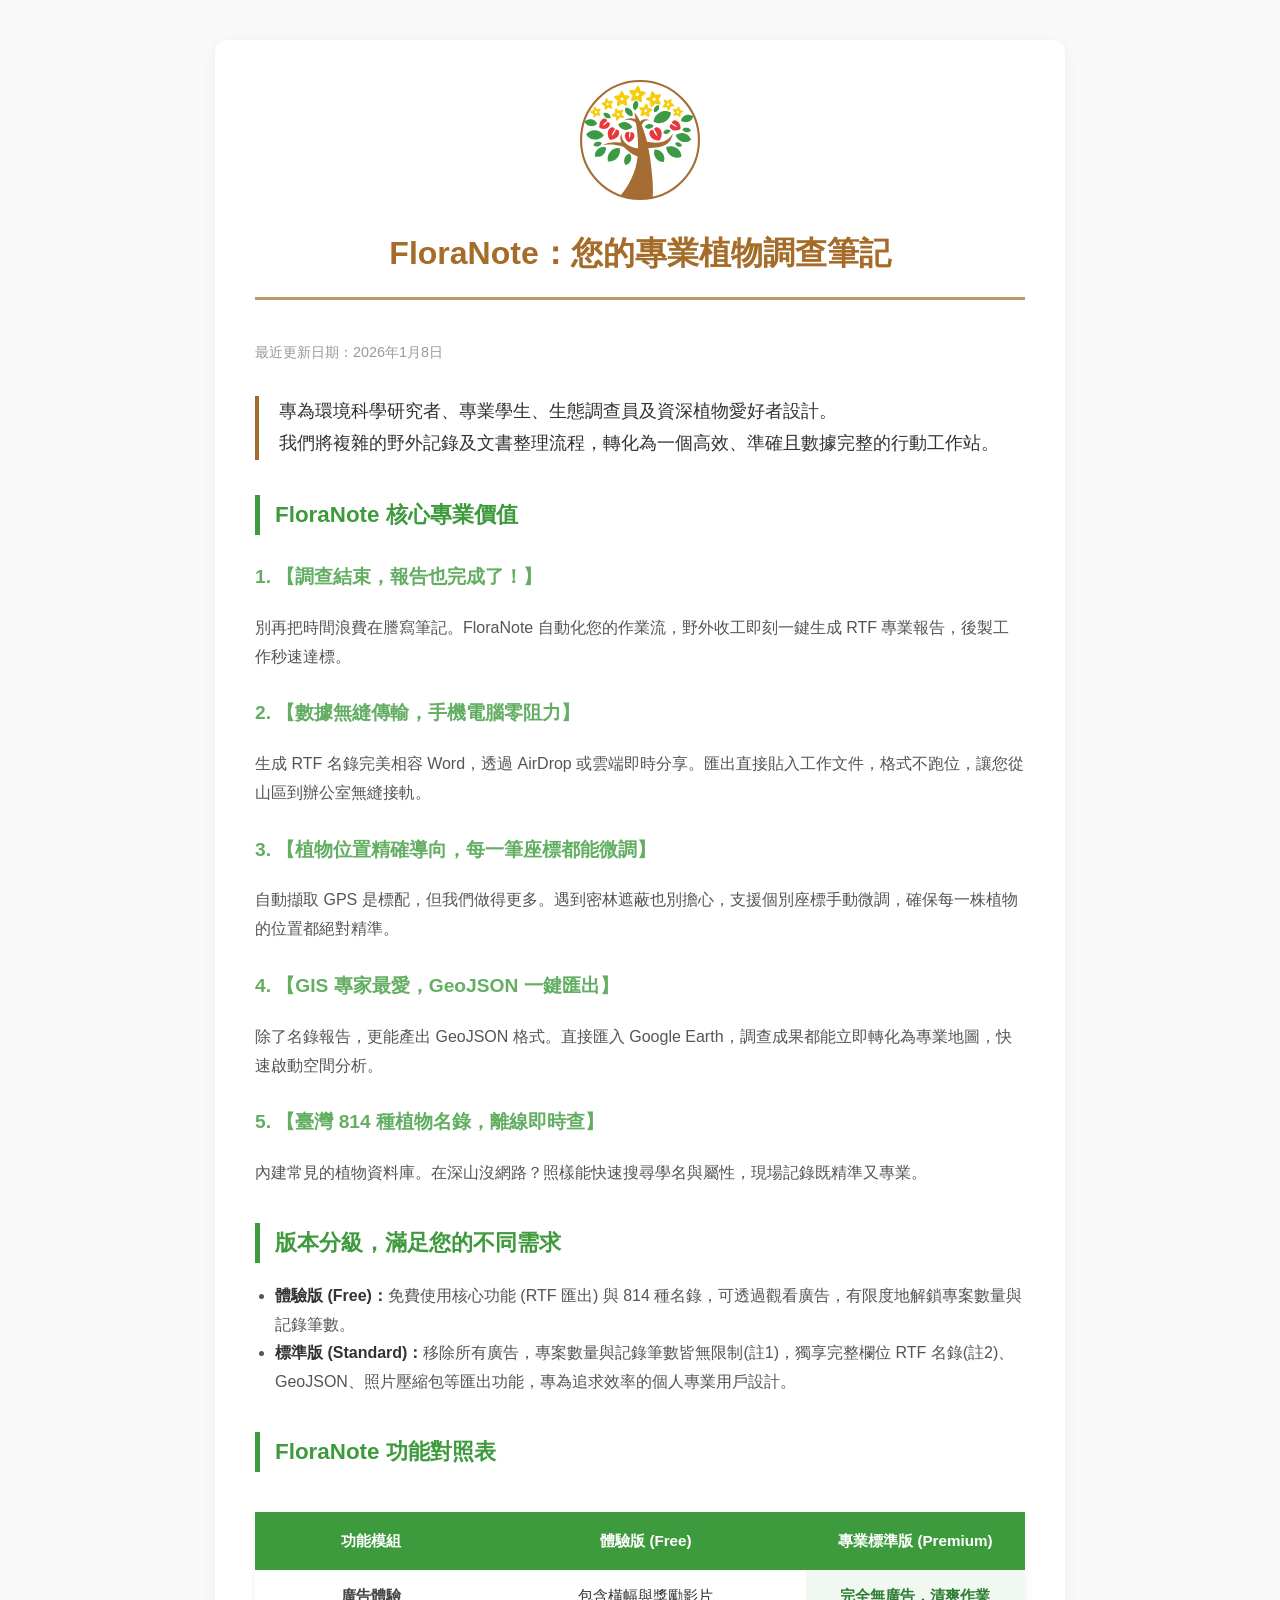
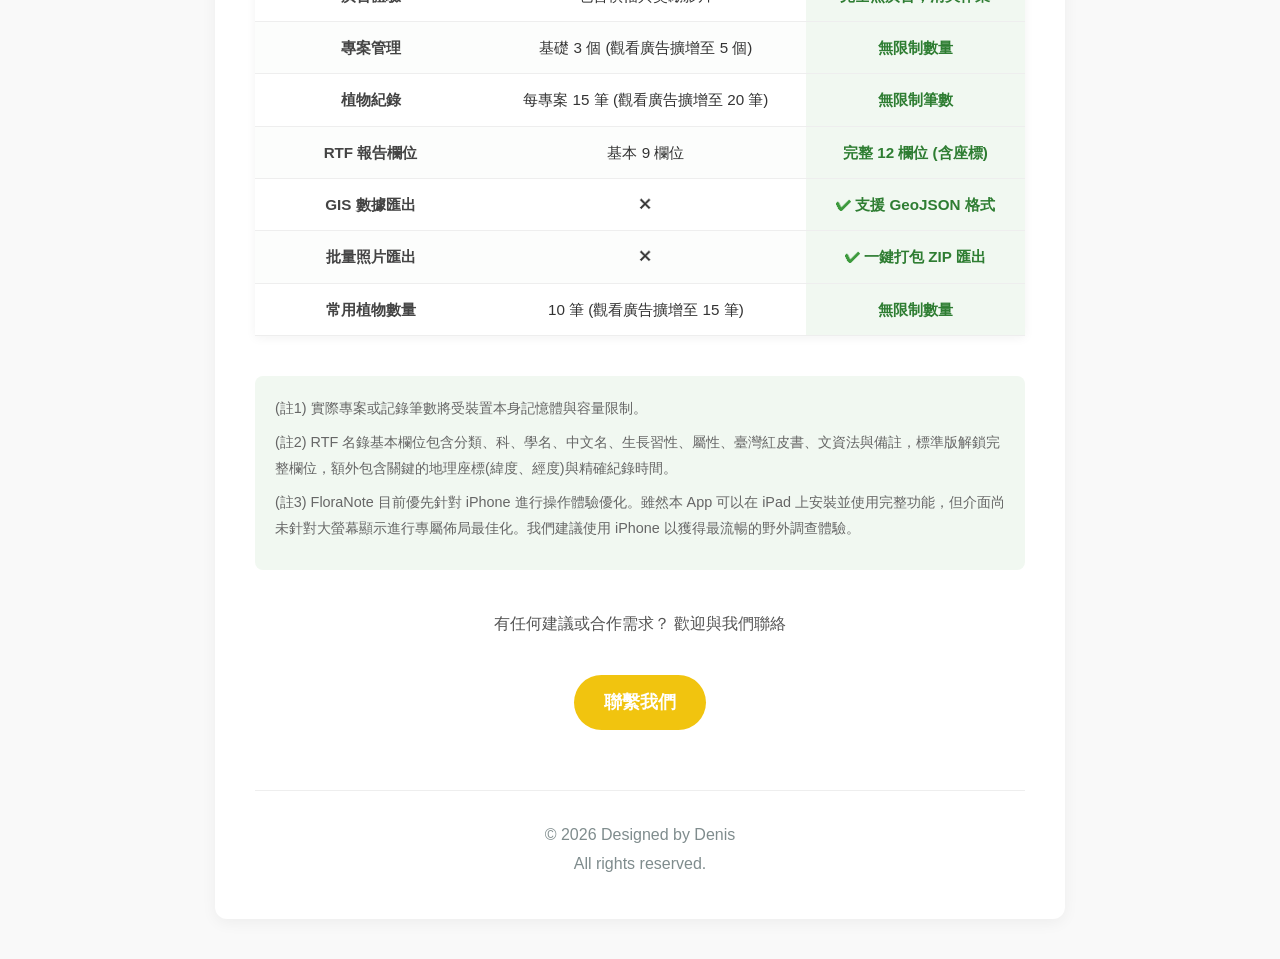
==== floranote/index.html @ 8f0851c9 "feat(floranote): 建立 FloraNote 專屬頁面目錄 自 flora-note-privacy repo 搬入既有頁面，內容逐字保留：  - floranote/index.htm" ====
<!DOCTYPE html>
<html lang="zh-TW">
<head>
    <meta charset="UTF-8">
    <meta name="viewport" content="width=device-width, initial-scale=1.0">
    <title>FloraNote：您的專業植物調查筆記</title>
    <style>
        body { 
            font-family: -apple-system, BlinkMacSystemFont, "Segoe UI", Roboto, Helvetica, Arial, sans-serif;
            line-height: 1.8; 
            color: #333; 
            max-width: 850px; 
            margin: 0 auto; 
            padding: 40px 25px; 
            background-color: #f9f9f9;
        }
        .container {
            background-color: #ffffff;
            padding: 40px;
            border-radius: 12px;
            box-shadow: 0 4px 15px rgba(0,0,0,0.05);
        }
    
    .header-section {
        text-align: center; 
        margin-bottom: 40px;
    }

    .app-logo {
        width: 120px; 
        height: auto;
        margin-bottom: 15px;
    }
        h1 { color: #a56b28; border-bottom: 3px solid #c09768; padding-bottom: 15px; margin: 0; }
        h2 { color: #3d9a3d; margin-top: 35px; font-size: 1.4em; border-left: 5px solid #3d9a3d; padding-left: 15px; }
        h3 { color: #63ae63; margin-top: 25px; font-size: 1.2em; }
        p, li { color: #555; }
        ul { padding-left: 20px; }
        strong { color: #333; }
        .intro-text {
    border-left: 4px solid #a56b28;
    padding-left: 20px;
    margin: 30px 0;
    font-size: 1.1em;
    background: transparent; /* 去除原本的黃色底色 */
}
        .note-section { margin-top: 40px; margin-bottom: 40px; padding: 20px; background-color: #f1f8f1; border-radius: 8px; font-size: 0.9em; }
        .note-item { margin-bottom: 8px; color: #666; }
        .last-updated { color: #999; font-size: 0.9em; margin-bottom: 30px; }
/* 功能對照表專屬樣式 */
.comparison-table {
    width: 100%;
    border-collapse: collapse;
    margin: 40px 0;
    font-size: 0.95em;
    box-shadow: 0 2px 10px rgba(0,0,0,0.05);
}
.comparison-table th {
    background-color: #3d9a3d;
    color: white;
    padding: 15px;
    text-align: center;
}
.comparison-table td {
    padding: 12px 15px;
    border-bottom: 1px solid #eee;
    text-align: center;
}
.comparison-table tr:nth-child(even) {
    background-color: #fcfdfc;
}
.comparison-table .feature-name {
    text-align: center;
    font-weight: bold;
    color: #444;
    width: 30%;
}
.comparison-table .premium-col {
    background-color: #f1f8f1;
    font-weight: bold;
    color: #2e7d32;
}
.check-icon {
    color: #3d9a3d;
    font-weight: bold;
}
        .footer { 
            margin-top: 60px; 
            padding-top: 30px; 
            border-top: 1px solid #eee; 
            text-align: center;
            color: #7f8c8d;
        }
        a { color: #f1c40f; text-decoration: none; font-weight: bold; }
        .contact-btn {
            display: inline-block;
            margin-top: 20px;
            padding: 12px 30px;
            background-color: #f1c40f;
            color: white !important;
            border-radius: 30px;
            text-decoration: none !important;
            font-size: 1.1em;
            transition: transform 0.2s;
        }
        .contact-btn:hover {
            transform: scale(1.05);
            background-color: #d4ac0d;
        }
    </style>
</head>
<body>
    <div class="container">
        <div class="header-section">
            <img src="../assets/images/floranote-logo.svg" alt="FloraNote Logo" class="app-logo">
            <h1>FloraNote：您的專業植物調查筆記</h1>
        </div>
        <p class="last-updated">最近更新日期：2026年1月8日</p>

        <div class="intro-text">
            專為環境科學研究者、專業學生、生態調查員及資深植物愛好者設計。</br>
我們將複雜的野外記錄及文書整理流程，轉化為一個高效、準確且數據完整的行動工作站。
        </div>

        <h2>FloraNote 核心專業價值</h2>
        
        <h3>1. 【調查結束，報告也完成了！】</h3>
        <p>別再把時間浪費在謄寫筆記。FloraNote 自動化您的作業流，野外收工即刻一鍵生成 RTF 專業報告，後製工作秒速達標。</p>

        <h3>2. 【數據無縫傳輸，手機電腦零阻力】</h3>
        <p>生成 RTF 名錄完美相容 Word，透過 AirDrop 或雲端即時分享。匯出直接貼入工作文件，格式不跑位，讓您從山區到辦公室無縫接軌。</p>

        <h3>3. 【植物位置精確導向，每一筆座標都能微調】</h3>
        <p>自動擷取 GPS 是標配，但我們做得更多。遇到密林遮蔽也別擔心，支援個別座標手動微調，確保每一株植物的位置都絕對精準。</p>

        <h3>4. 【GIS 專家最愛，GeoJSON 一鍵匯出】</h3>
        <p>除了名錄報告，更能產出 GeoJSON 格式。直接匯入 Google Earth，調查成果都能立即轉化為專業地圖，快速啟動空間分析。</p>

        <h3>5. 【臺灣 814 種植物名錄，離線即時查】</h3>
        <p>內建常見的植物資料庫。在深山沒網路？照樣能快速搜尋學名與屬性，現場記錄既精準又專業。</p>

        <h2>版本分級，滿足您的不同需求</h2>
        <ul>
            <li><strong>體驗版 (Free)：</strong>免費使用核心功能 (RTF 匯出) 與 814 種名錄，可透過觀看廣告，有限度地解鎖專案數量與記錄筆數。</li>
            <li><strong>標準版 (Standard)：</strong>移除所有廣告，專案數量與記錄筆數皆無限制(註1)，獨享完整欄位 RTF 名錄(註2)、GeoJSON、照片壓縮包等匯出功能，專為追求效率的個人專業用戶設計。</li>
        </ul>

<h2 id="feature-compare">FloraNote 功能對照表</h2>
<table class="comparison-table">
    <thead>
        <tr>
            <th>功能模組</th>
            <th>體驗版 (Free)</th>
            <th>專業標準版 (Premium)</th>
        </tr>
    </thead>
    <tbody>
        <tr>
            <td class="feature-name">廣告體驗</td>
            <td>包含橫幅與獎勵影片</td>
            <td class="premium-col">完全無廣告，清爽作業</td>
        </tr>
        <tr>
            <td class="feature-name">專案管理</td>
            <td>基礎 3 個 (觀看廣告擴增至 5 個)</td>
            <td class="premium-col">無限制數量</td>
        </tr>
        <tr>
            <td class="feature-name">植物紀錄</td>
            <td>每專案 15 筆 (觀看廣告擴增至 20 筆)</td>
            <td class="premium-col">無限制筆數</td>
        </tr>
        <tr>
            <td class="feature-name">RTF 報告欄位</td>
            <td>基本 9 欄位</td>
            <td class="premium-col">完整 12 欄位 (含座標)</td>
        </tr>
        <tr>
            <td class="feature-name">GIS 數據匯出</td>
            <td>✕</td>
            <td class="premium-col"><span class="check-icon">✔</span> 支援 GeoJSON 格式</td>
        </tr>
        <tr>
            <td class="feature-name">批量照片匯出</td>
            <td>✕</td>
            <td class="premium-col"><span class="check-icon">✔</span> 一鍵打包 ZIP 匯出</td>
        </tr>
        <tr>
            <td class="feature-name">常用植物數量</td>
            <td>10 筆 (觀看廣告擴增至 15 筆)</td>
            <td class="premium-col">無限制數量</td>
        </tr>
    </tbody>
</table>

        <div class="note-section">
            <div class="note-item">(註1) 實際專案或記錄筆數將受裝置本身記憶體與容量限制。</div>
            <div class="note-item">(註2) RTF 名錄基本欄位包含分類、科、學名、中文名、生長習性、屬性、臺灣紅皮書、文資法與備註，標準版解鎖完整欄位，額外包含關鍵的地理座標(緯度、經度)與精確紀錄時間。</div>
            <div class="note-item">(註3) FloraNote 目前優先針對 iPhone 進行操作體驗優化。雖然本 App 可以在 iPad 上安裝並使用完整功能，但介面尚未針對大螢幕顯示進行專屬佈局最佳化。我們建議使用 iPhone 以獲得最流暢的野外調查體驗。</div>
        </div>

        <div style="text-align: center;">
            <p>有任何建議或合作需求？ 歡迎與我們聯絡</p>
            <a href="https://docs.google.com/forms/d/1F5Q2xWaoYN0Yq0LVmtZSDV2lkJ0Eqy_AhULfeMTi-wk/viewform?edit_requested=true" class="contact-btn">聯繫我們</a>
        </div>

        <div class="footer">
            © 2026 Designed by Denis<br>
            All rights reserved.
        </div>
    </div>
</body>
</html>
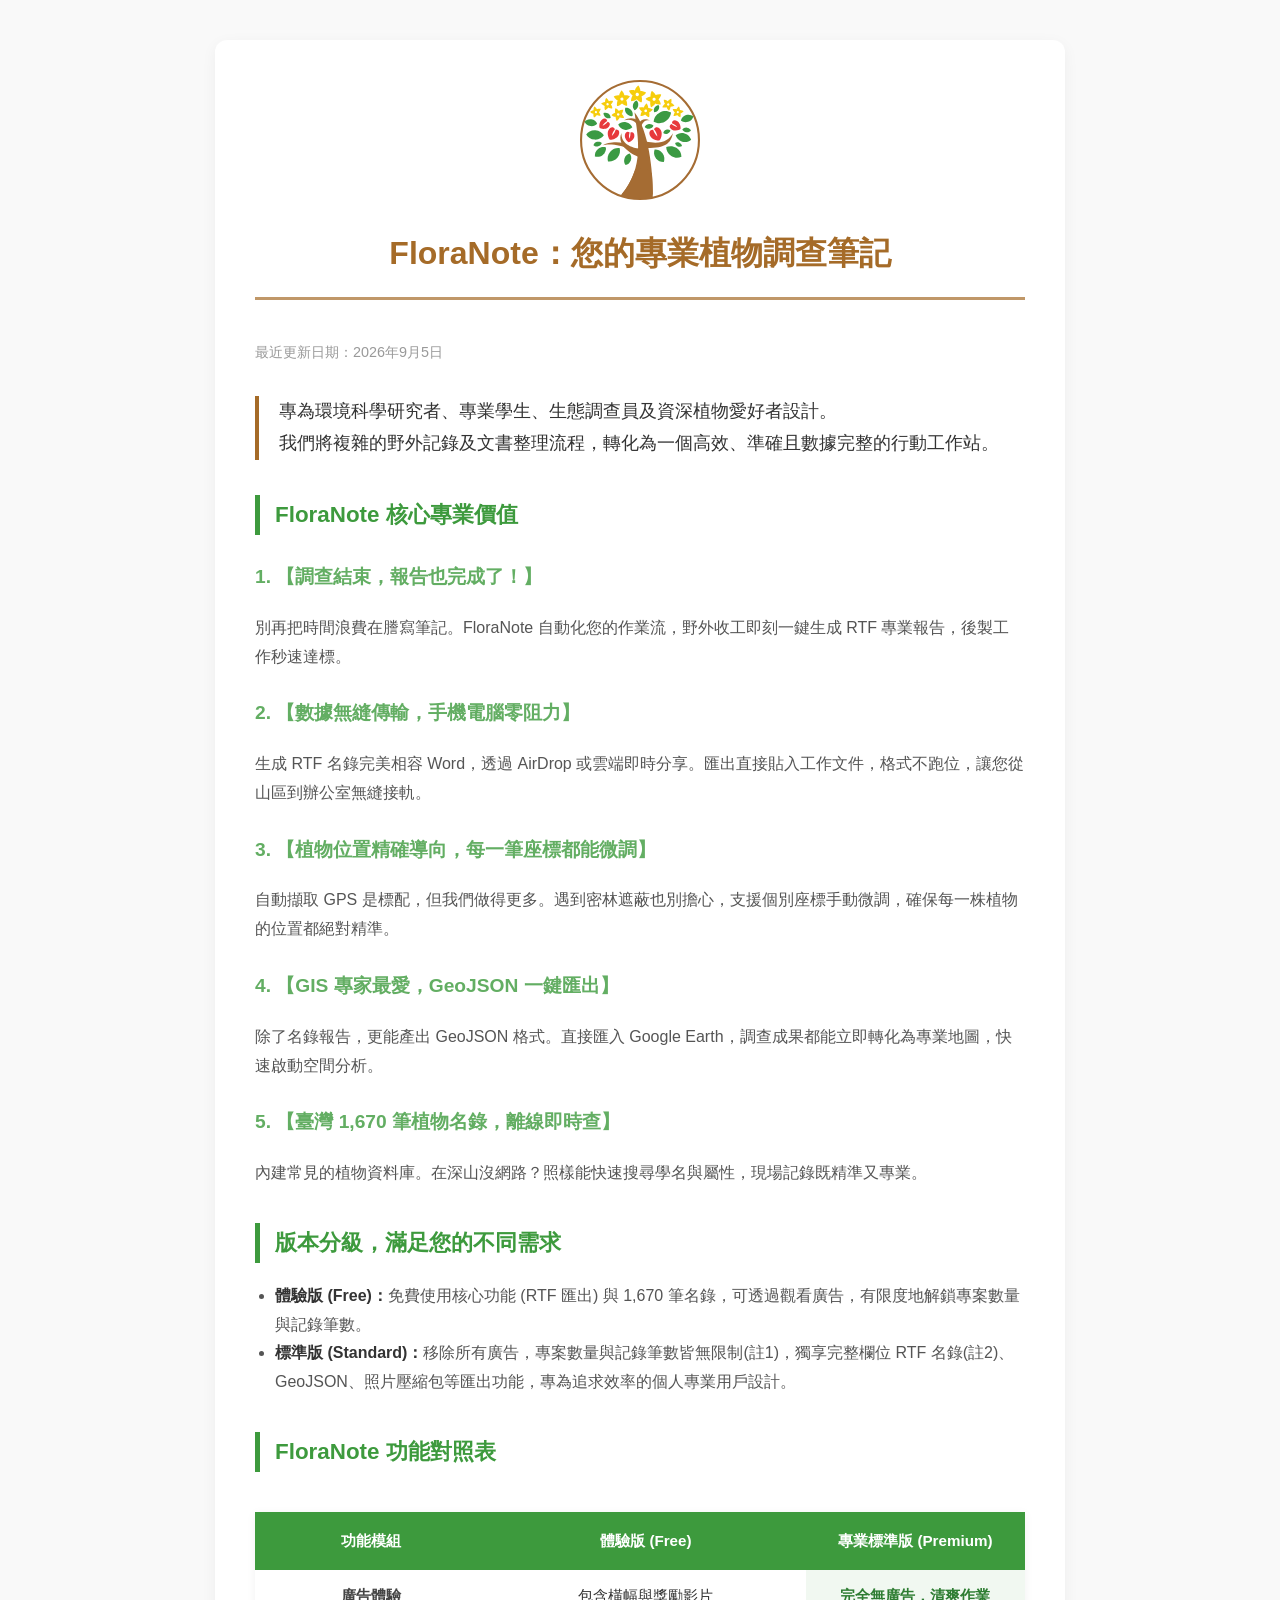
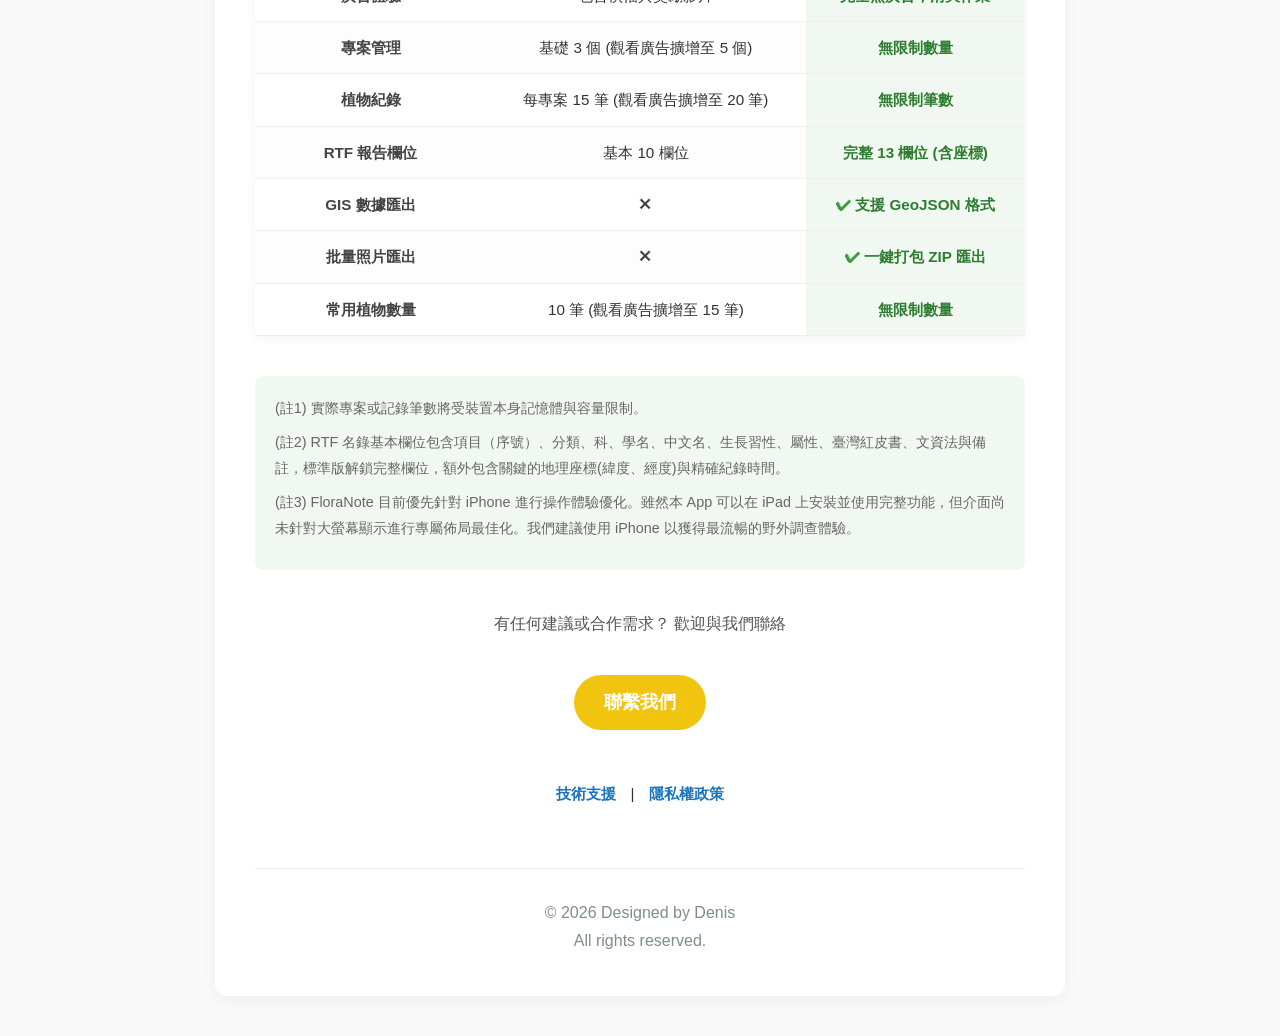
==== commit 4ef33823: "feat(floranote): 新增技術支援頁，並修正介紹頁的過時資訊 新增 floranote/support.html： - 聯絡資訊置頂（email、意見表單） - 常見問題 8 條、系統需求" ====
--- a/floranote/index.html
+++ b/floranote/index.html
@@ -84,6 +84,14 @@
     color: #3d9a3d;
     font-weight: bold;
 }
+        /* 頁面互連：置中、無底色，使用通用連結藍 */
+        .page-links {
+            margin-top: 50px;
+            text-align: center;
+            font-size: 0.95em;
+        }
+        .page-links a { color: #1C74BD; }
+        .page-links a:hover { color: #155E9B; text-decoration: underline; }
         .footer { 
             margin-top: 60px; 
             padding-top: 30px; 
@@ -115,7 +123,7 @@
             <img src="../assets/images/floranote-logo.svg" alt="FloraNote Logo" class="app-logo">
             <h1>FloraNote：您的專業植物調查筆記</h1>
         </div>
-        <p class="last-updated">最近更新日期：2026年1月8日</p>
+        <p class="last-updated">最近更新日期：2026年9月5日</p>
 
         <div class="intro-text">
             專為環境科學研究者、專業學生、生態調查員及資深植物愛好者設計。</br>
@@ -136,12 +144,12 @@
         <h3>4. 【GIS 專家最愛，GeoJSON 一鍵匯出】</h3>
         <p>除了名錄報告，更能產出 GeoJSON 格式。直接匯入 Google Earth，調查成果都能立即轉化為專業地圖，快速啟動空間分析。</p>
 
-        <h3>5. 【臺灣 814 種植物名錄，離線即時查】</h3>
+        <h3>5. 【臺灣 1,670 筆植物名錄，離線即時查】</h3>
         <p>內建常見的植物資料庫。在深山沒網路？照樣能快速搜尋學名與屬性，現場記錄既精準又專業。</p>
 
         <h2>版本分級，滿足您的不同需求</h2>
         <ul>
-            <li><strong>體驗版 (Free)：</strong>免費使用核心功能 (RTF 匯出) 與 814 種名錄，可透過觀看廣告，有限度地解鎖專案數量與記錄筆數。</li>
+            <li><strong>體驗版 (Free)：</strong>免費使用核心功能 (RTF 匯出) 與 1,670 筆名錄，可透過觀看廣告，有限度地解鎖專案數量與記錄筆數。</li>
             <li><strong>標準版 (Standard)：</strong>移除所有廣告，專案數量與記錄筆數皆無限制(註1)，獨享完整欄位 RTF 名錄(註2)、GeoJSON、照片壓縮包等匯出功能，專為追求效率的個人專業用戶設計。</li>
         </ul>
 
@@ -172,8 +180,8 @@
         </tr>
         <tr>
             <td class="feature-name">RTF 報告欄位</td>
-            <td>基本 9 欄位</td>
-            <td class="premium-col">完整 12 欄位 (含座標)</td>
+            <td>基本 10 欄位</td>
+            <td class="premium-col">完整 13 欄位 (含座標)</td>
         </tr>
         <tr>
             <td class="feature-name">GIS 數據匯出</td>
@@ -195,7 +203,7 @@
 
         <div class="note-section">
             <div class="note-item">(註1) 實際專案或記錄筆數將受裝置本身記憶體與容量限制。</div>
-            <div class="note-item">(註2) RTF 名錄基本欄位包含分類、科、學名、中文名、生長習性、屬性、臺灣紅皮書、文資法與備註，標準版解鎖完整欄位，額外包含關鍵的地理座標(緯度、經度)與精確紀錄時間。</div>
+            <div class="note-item">(註2) RTF 名錄基本欄位包含項目（序號）、分類、科、學名、中文名、生長習性、屬性、臺灣紅皮書、文資法與備註，標準版解鎖完整欄位，額外包含關鍵的地理座標(緯度、經度)與精確紀錄時間。</div>
             <div class="note-item">(註3) FloraNote 目前優先針對 iPhone 進行操作體驗優化。雖然本 App 可以在 iPad 上安裝並使用完整功能，但介面尚未針對大螢幕顯示進行專屬佈局最佳化。我們建議使用 iPhone 以獲得最流暢的野外調查體驗。</div>
         </div>
 
@@ -204,6 +212,10 @@
             <a href="https://docs.google.com/forms/d/1F5Q2xWaoYN0Yq0LVmtZSDV2lkJ0Eqy_AhULfeMTi-wk/viewform?edit_requested=true" class="contact-btn">聯繫我們</a>
         </div>
 
+        <div class="page-links">
+            <a href="support.html">技術支援</a>　|　<a href="privacy.html">隱私權政策</a>
+        </div>
+
         <div class="footer">
             © 2026 Designed by Denis<br>
             All rights reserved.
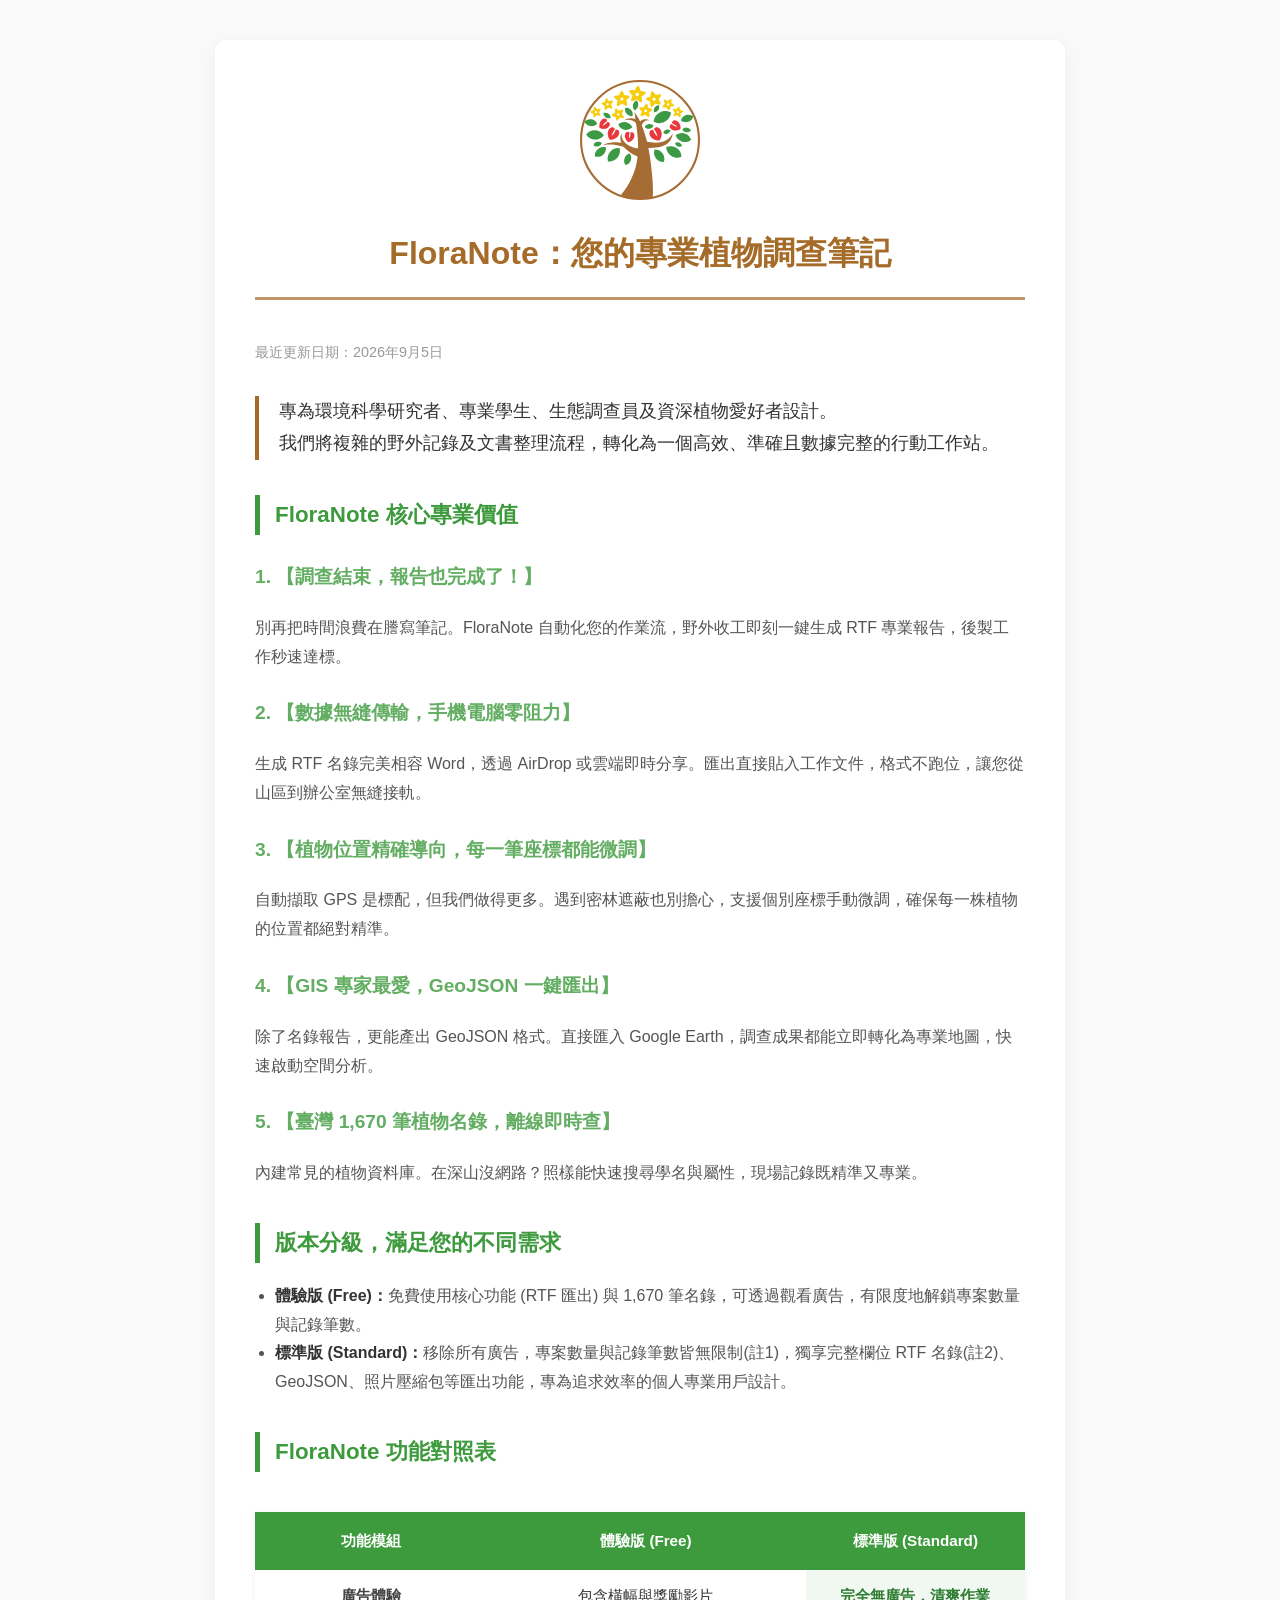
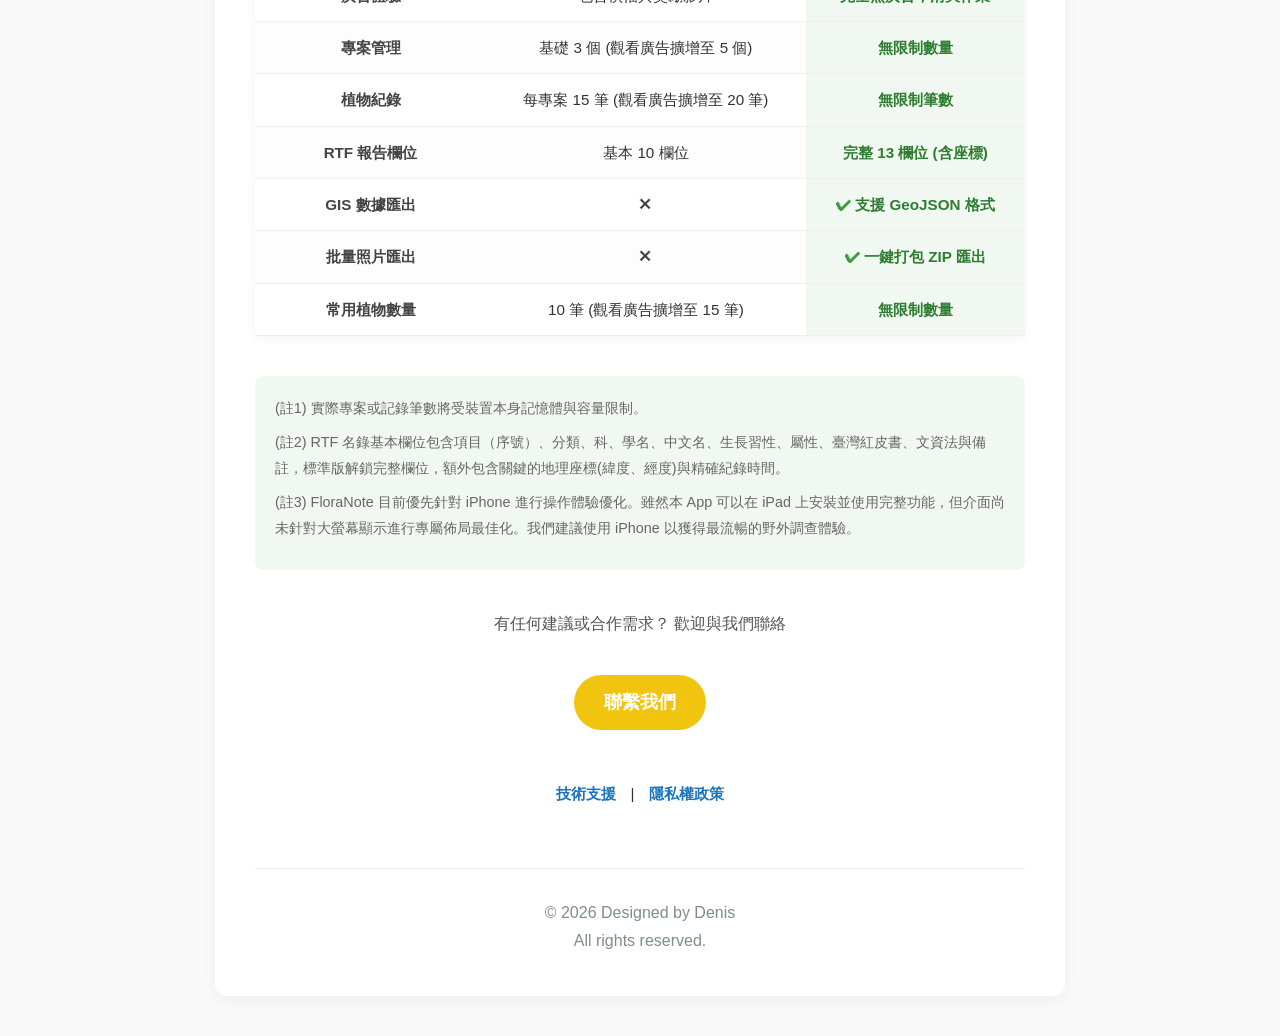
==== commit 83e06dc9: "fix(floranote): 修正重複句、無效標籤與版本名稱不一致 - support.html：匯出格式 FAQ 的「其中 GeoJSON 與照片批次匯出為標準版功能。」   重複兩次，刪去一次（" ====
--- a/floranote/index.html
+++ b/floranote/index.html
@@ -126,7 +126,7 @@
         <p class="last-updated">最近更新日期：2026年9月5日</p>
 
         <div class="intro-text">
-            專為環境科學研究者、專業學生、生態調查員及資深植物愛好者設計。</br>
+            專為環境科學研究者、專業學生、生態調查員及資深植物愛好者設計。<br>
 我們將複雜的野外記錄及文書整理流程，轉化為一個高效、準確且數據完整的行動工作站。
         </div>
 
@@ -159,7 +159,7 @@
         <tr>
             <th>功能模組</th>
             <th>體驗版 (Free)</th>
-            <th>專業標準版 (Premium)</th>
+            <th>標準版 (Standard)</th>
         </tr>
     </thead>
     <tbody>
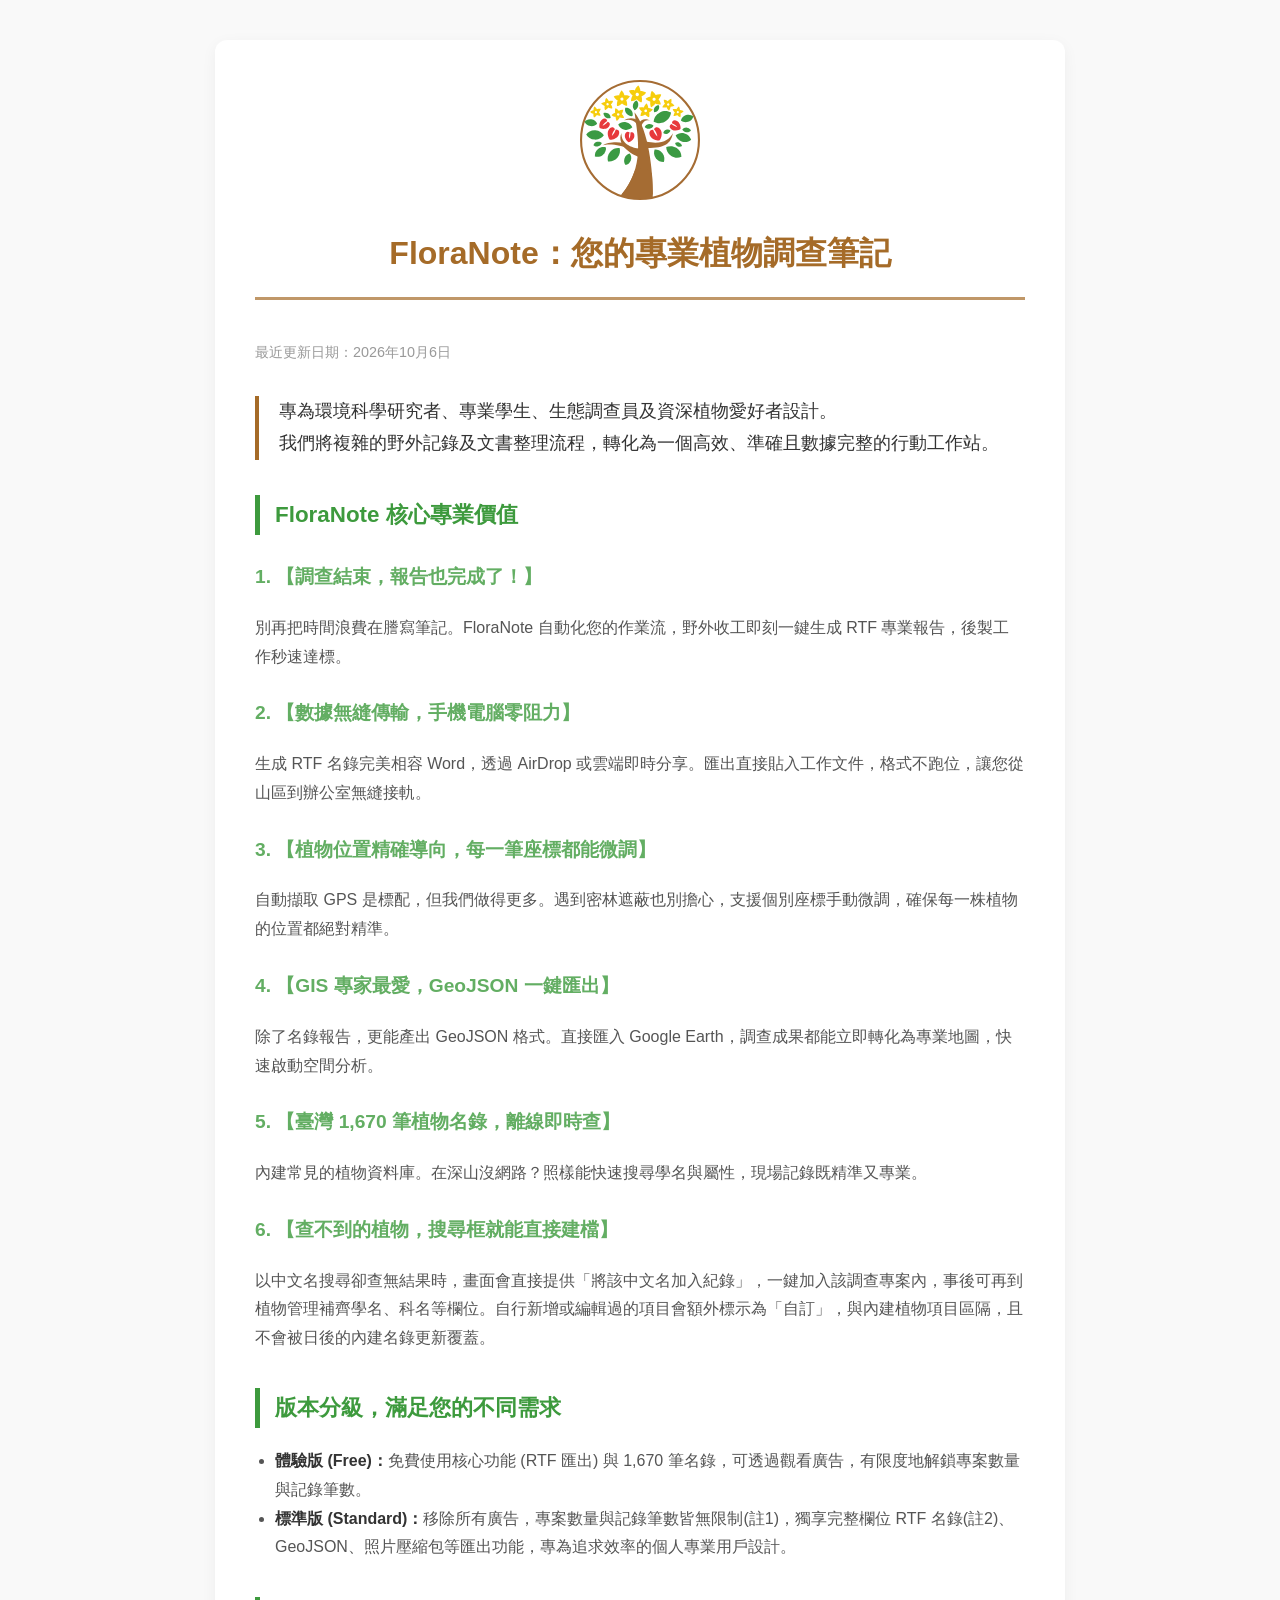
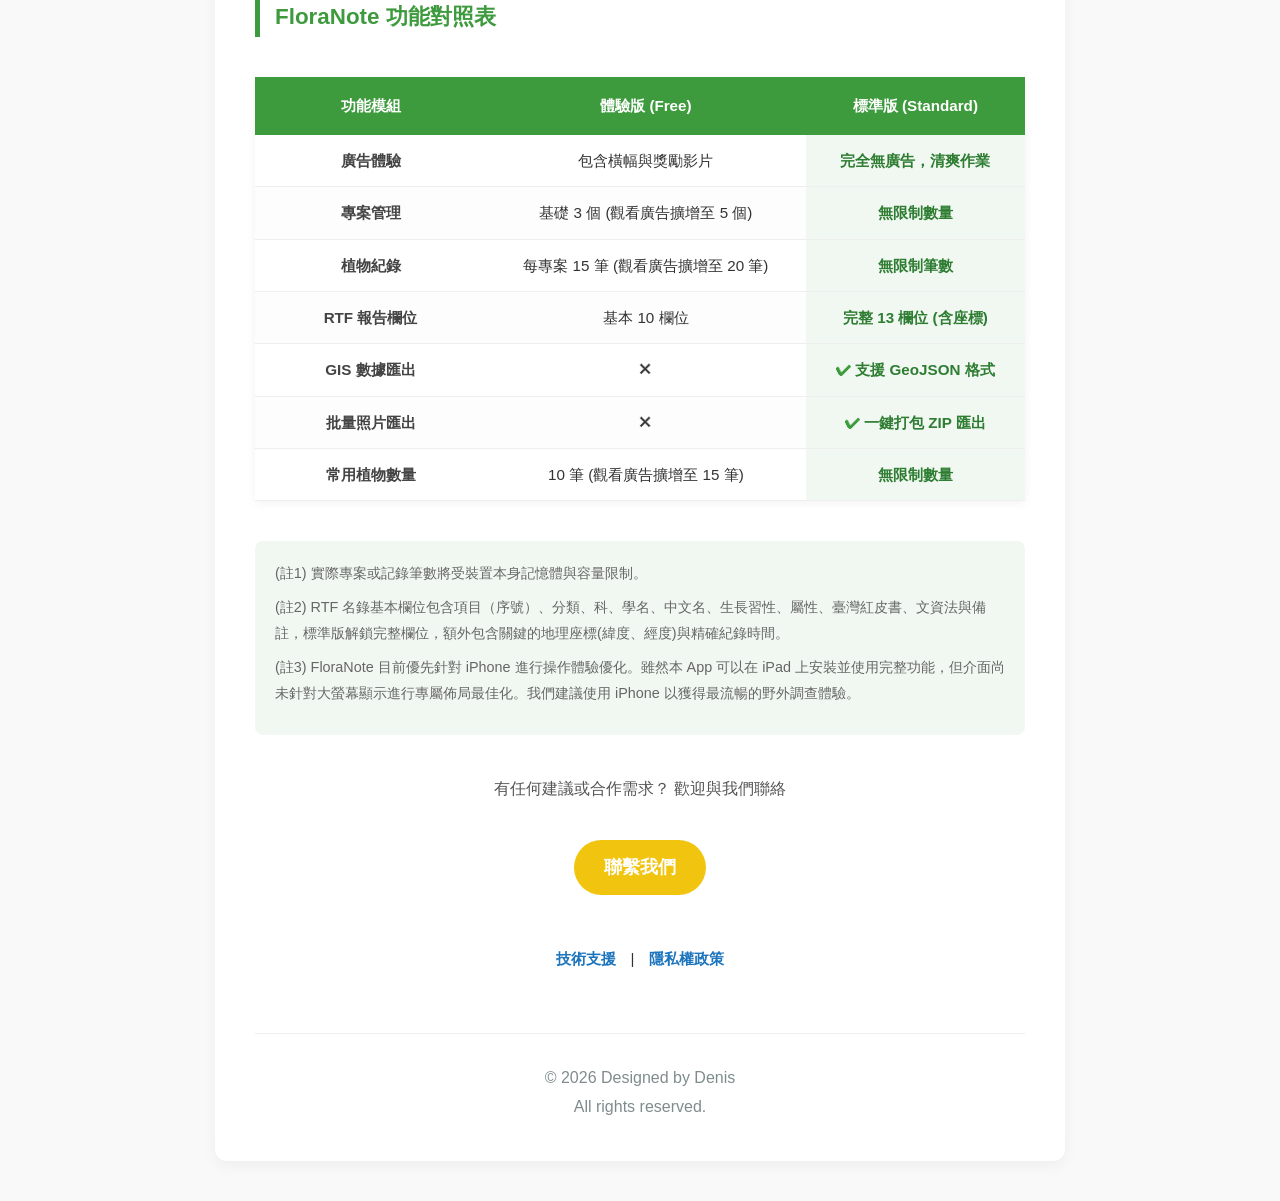
==== commit fae1652d: "docs(floranote): 介紹頁補上第 6 項「查不到的植物，搜尋框就能直接建檔」 與 App Store 描述（v1.7.2 定稿）一致；更新日期改為 2026-10-06。  Co-Aut" ====
--- a/floranote/index.html
+++ b/floranote/index.html
@@ -123,7 +123,7 @@
             <img src="../assets/images/floranote-logo.svg" alt="FloraNote Logo" class="app-logo">
             <h1>FloraNote：您的專業植物調查筆記</h1>
         </div>
-        <p class="last-updated">最近更新日期：2026年9月5日</p>
+        <p class="last-updated">最近更新日期：2026年10月6日</p>
 
         <div class="intro-text">
             專為環境科學研究者、專業學生、生態調查員及資深植物愛好者設計。<br>
@@ -146,6 +146,9 @@
 
         <h3>5. 【臺灣 1,670 筆植物名錄，離線即時查】</h3>
         <p>內建常見的植物資料庫。在深山沒網路？照樣能快速搜尋學名與屬性，現場記錄既精準又專業。</p>
+
+        <h3>6. 【查不到的植物，搜尋框就能直接建檔】</h3>
+        <p>以中文名搜尋卻查無結果時，畫面會直接提供「將該中文名加入紀錄」，一鍵加入該調查專案內，事後可再到植物管理補齊學名、科名等欄位。自行新增或編輯過的項目會額外標示為「自訂」，與內建植物項目區隔，且不會被日後的內建名錄更新覆蓋。</p>
 
         <h2>版本分級，滿足您的不同需求</h2>
         <ul>
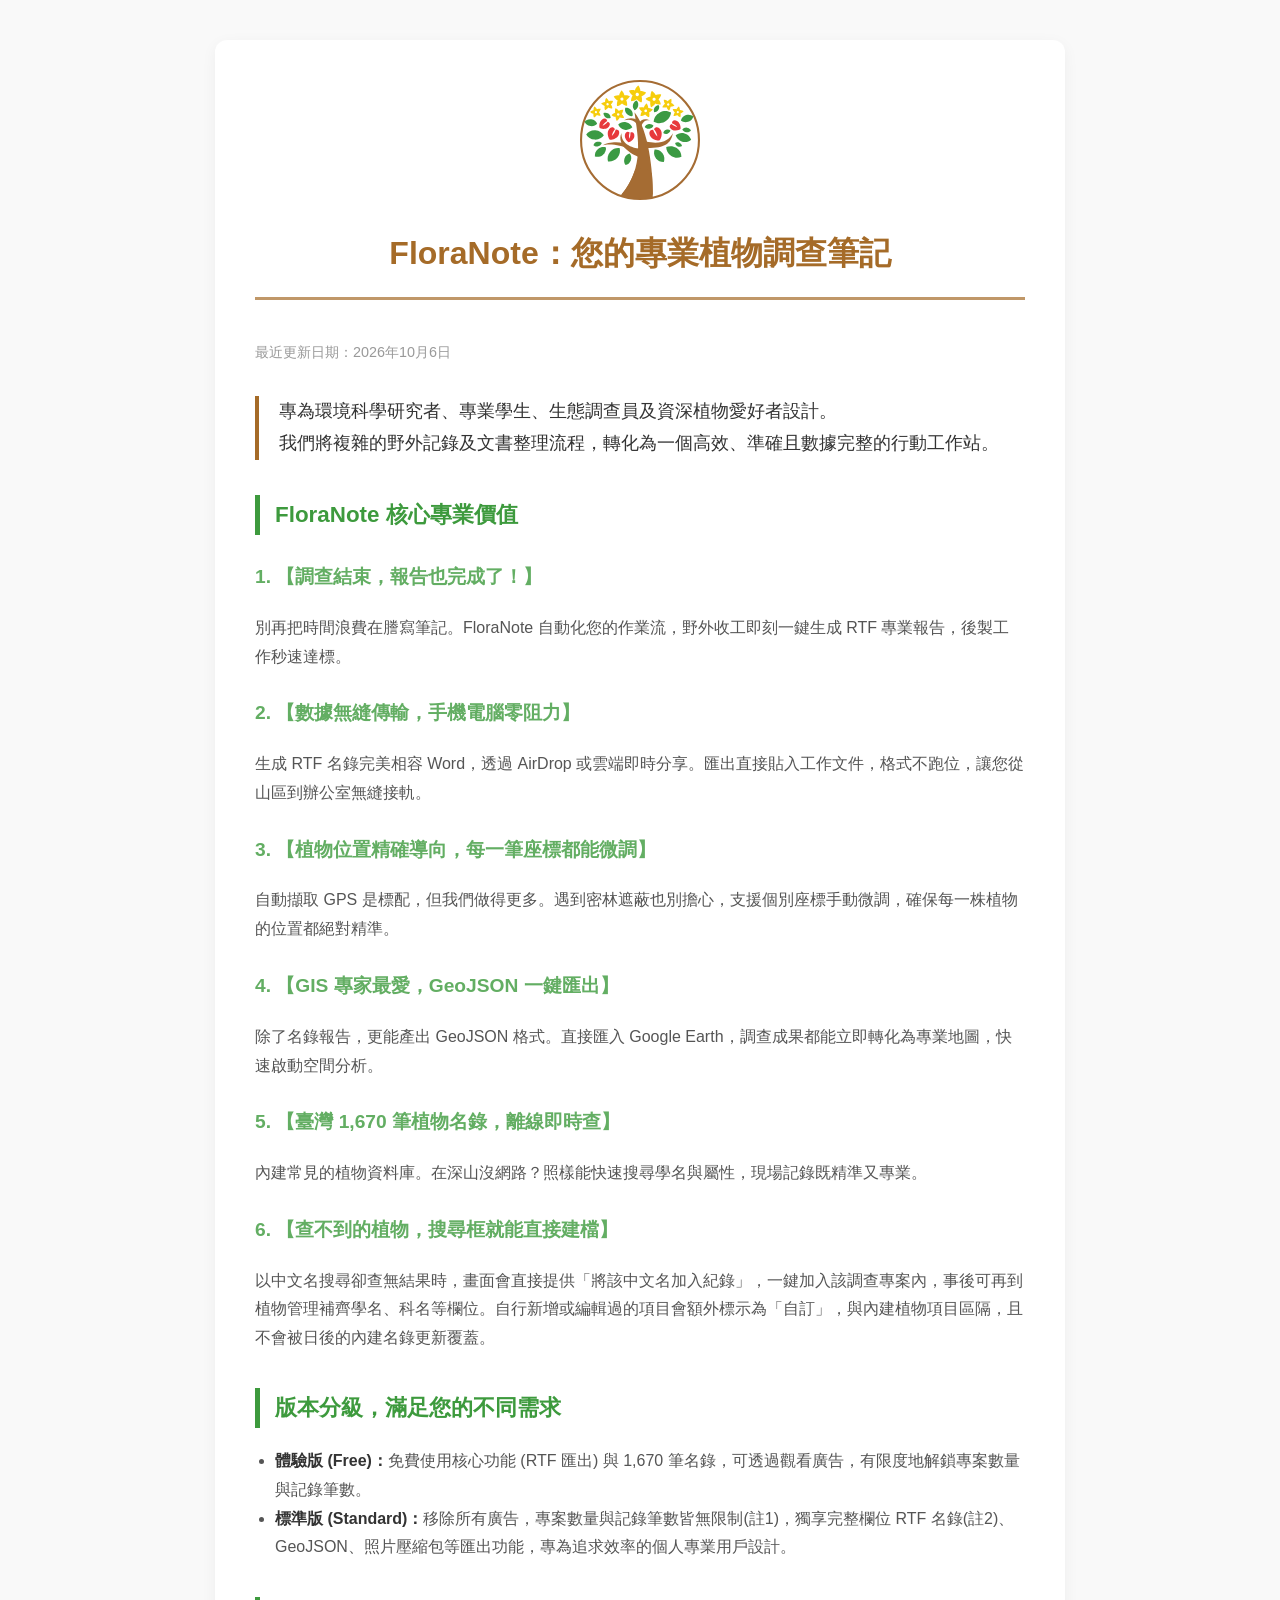
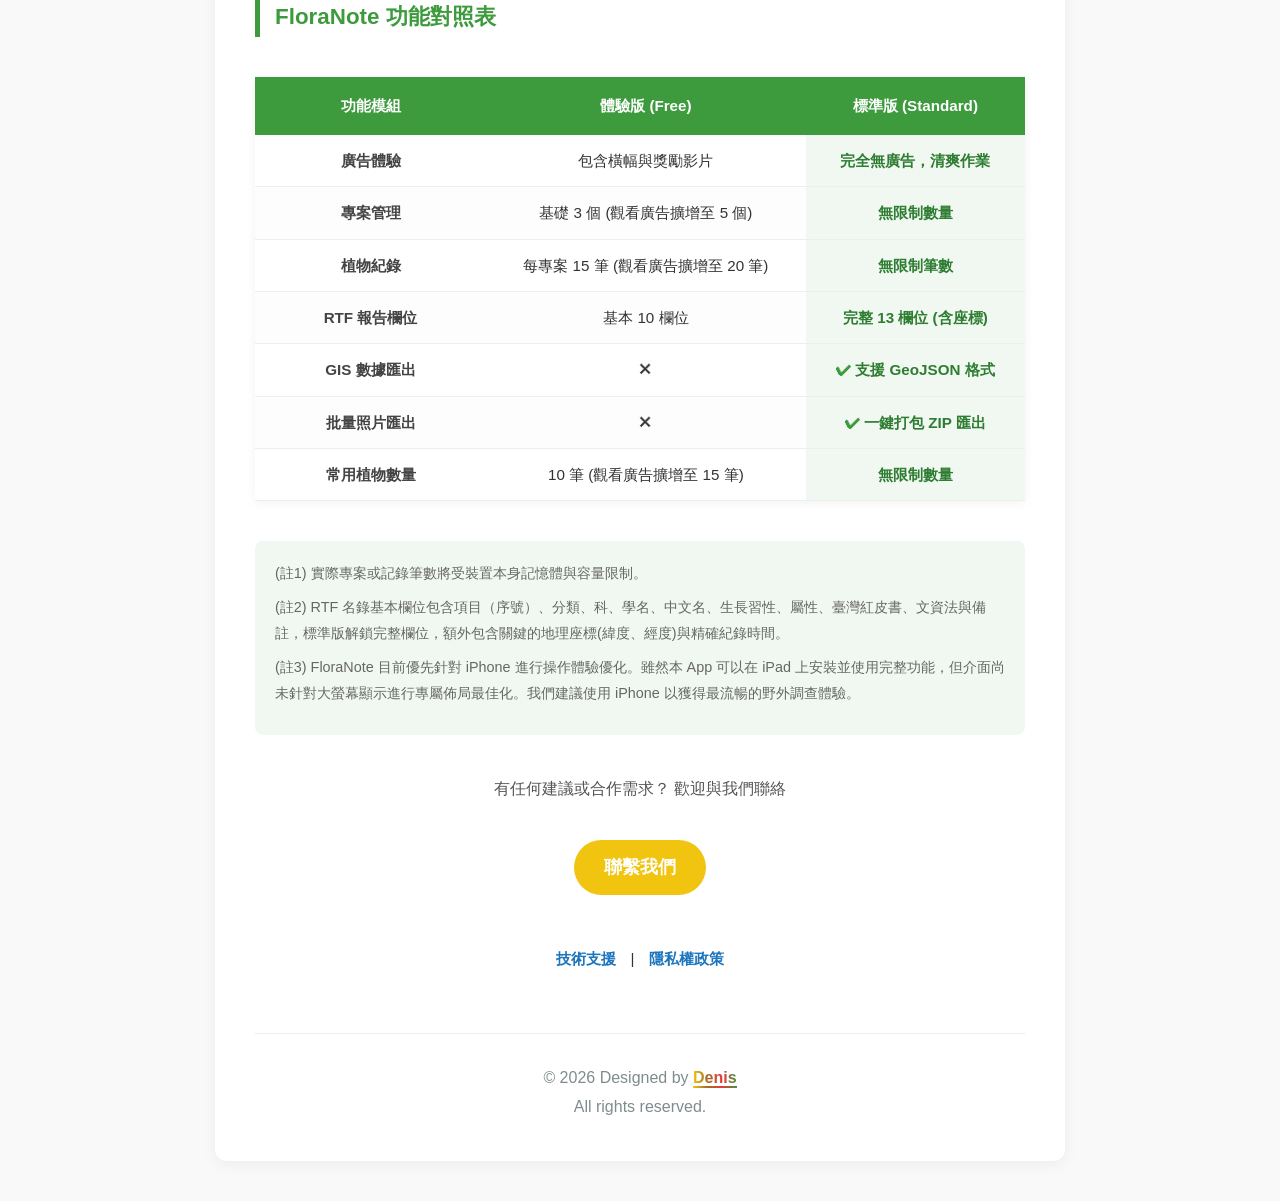
==== commit 540b41fc: "feat(入口頁): 改版為黑底極光首頁並加入 memoland；子頁頁尾連回首頁 首頁 - 固定黑底，不再隨系統切換；六個 App 子頁是各自的內嵌樣式、固定淺底，不受影響 - 頂端七色光譜取自兩個" ====
--- a/floranote/index.html
+++ b/floranote/index.html
@@ -99,6 +99,31 @@
             text-align: center;
             color: #7f8c8d;
         }
+        /* 頁尾的 Denis：回到總介紹頁。文字與底線共用同一條漸層，
+           與 App 內「分享 FloraNote」按鈕同一條漸層：黃 → 咖啡 → 紅 → 綠（P03 ShareAppLink.swift） */
+        .footer a.home-link { position: relative; color: #F1C40F; }
+        .footer a.home-link, .footer a.home-link:hover { text-decoration: none; }
+        @supports ((-webkit-background-clip: text) or (background-clip: text)) {
+            .footer a.home-link {
+                background-image: linear-gradient(90deg, #F1C40F, #A56B28, #E7393C, #3D9A3D);
+                -webkit-background-clip: text;
+                background-clip: text;
+                -webkit-text-fill-color: transparent;
+                color: transparent;
+            }
+        }
+        /* 底線用偽元素畫，才能和文字一樣是漸層（text-decoration 只能單色） */
+        .footer a.home-link::after {
+            content: "";
+            position: absolute;
+            left: 0;
+            right: 0;
+            bottom: -2px;
+            height: 1.5px;
+            background-image: linear-gradient(90deg, #F1C40F, #A56B28, #E7393C, #3D9A3D);
+        }
+        .footer a.home-link:hover { opacity: 0.75; }
+
         a { color: #f1c40f; text-decoration: none; font-weight: bold; }
         .contact-btn {
             display: inline-block;
@@ -220,7 +245,7 @@
         </div>
 
         <div class="footer">
-            © 2026 Designed by Denis<br>
+            © 2026 Designed by <a class="home-link" href="../">Denis</a><br>
             All rights reserved.
         </div>
     </div>
